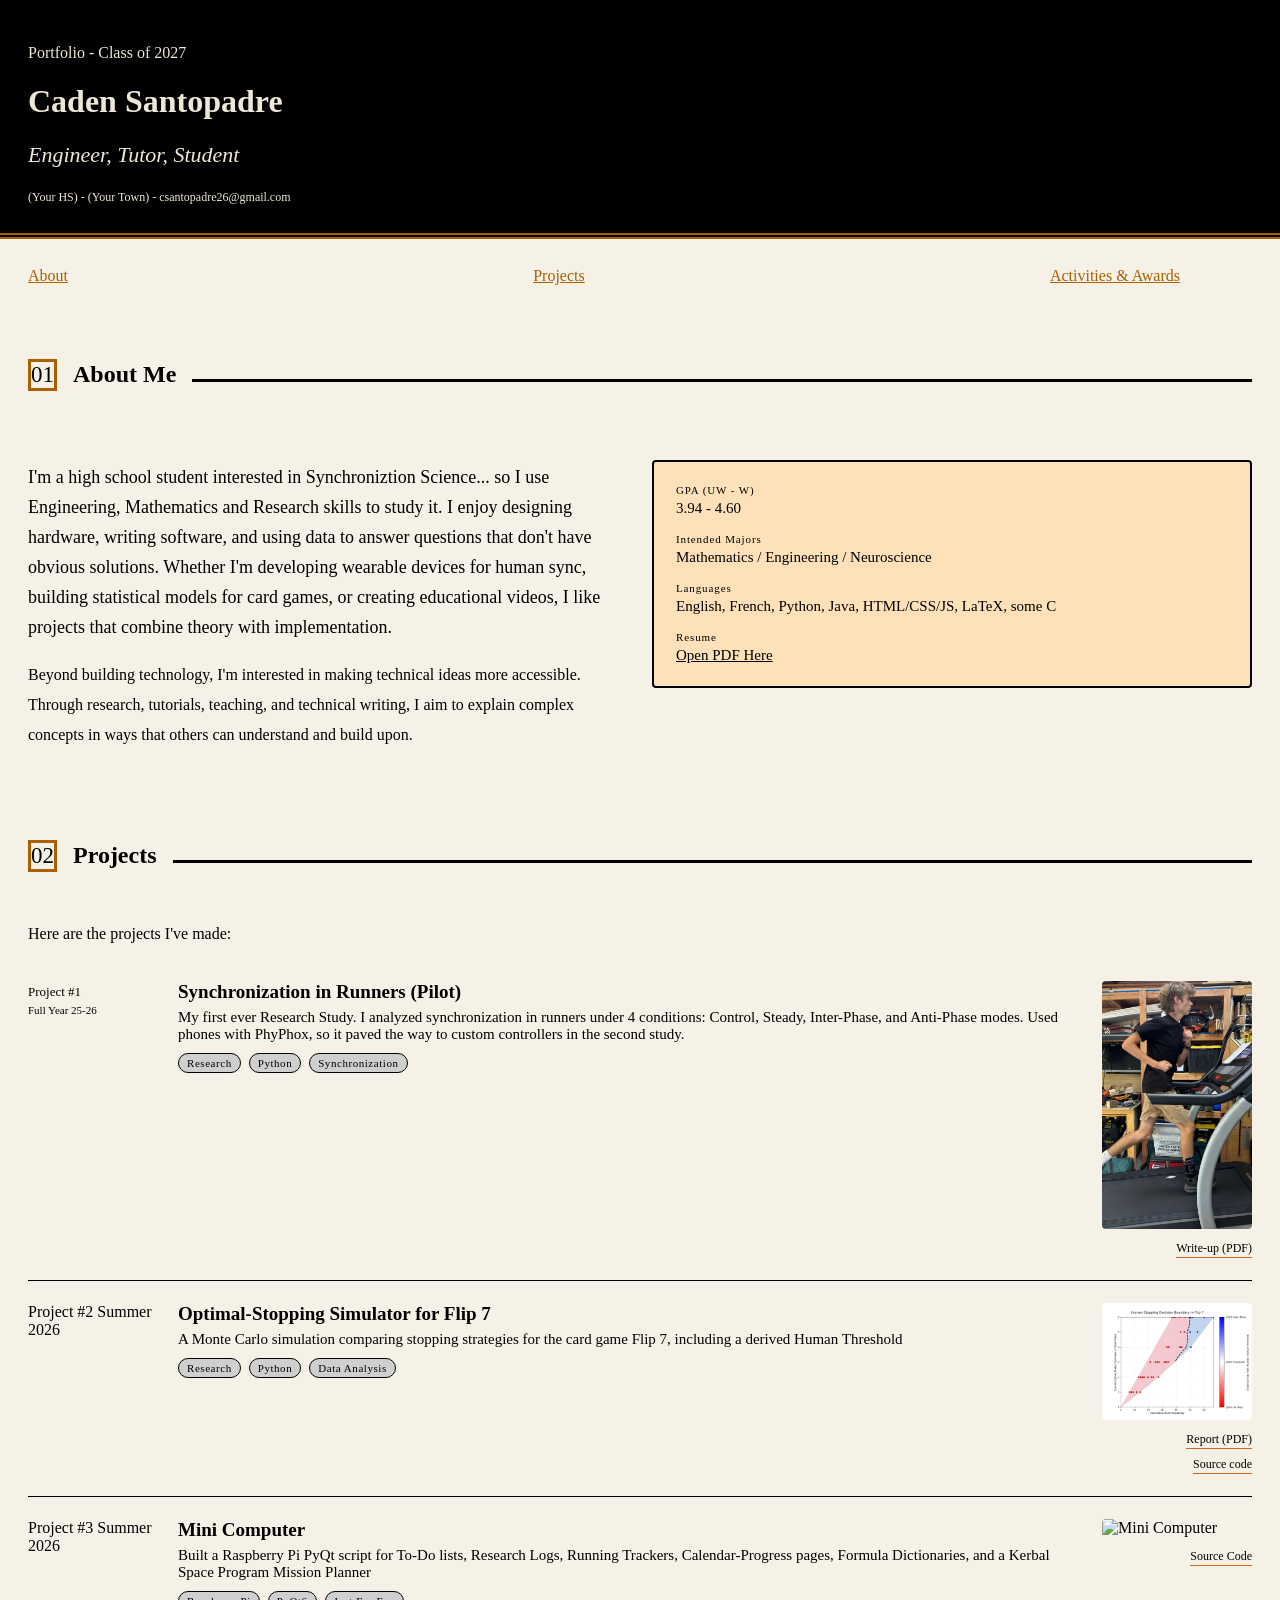
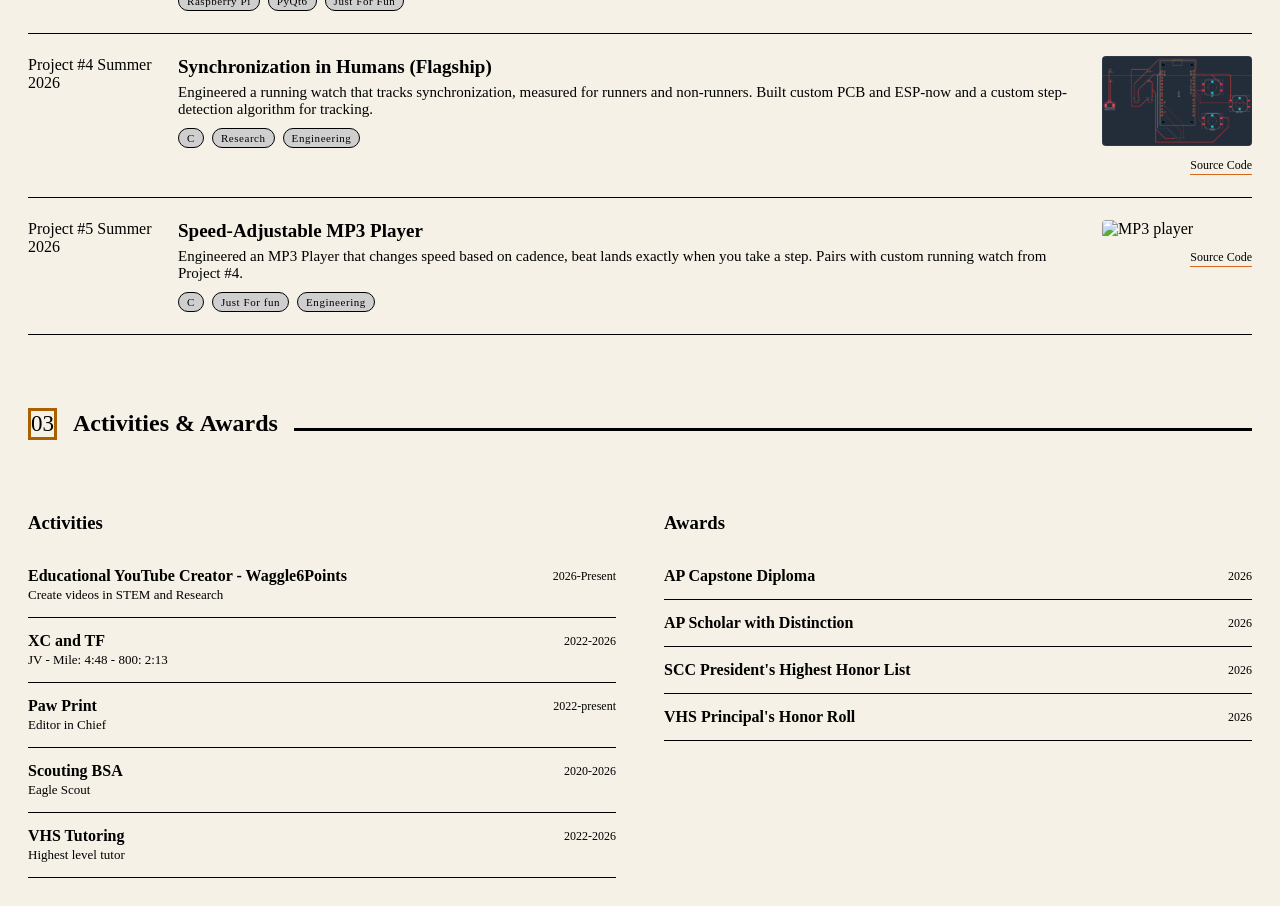
==== caden.html @ bea488ab "only missing vhs logo and 2 photos" ====
<!DOCTYPE html>
<html lang="en">
<head>
<meta charset="UTF-8">
<title>Student Portfolio</title>
<link rel="stylesheet" href="styles.css"> 
</head>

<header class="topbox">
    <div class="wrap">
        <p>Portfolio - Class of 2027</p>
        <h1>Caden Santopadre</h1>
        <p class="role">Engineer, Tutor, Student</p>
        <div class="contact">
            <span>(Your HS) - </span>
            <span>(Your Town) - </span>
            <span>csantopadre26@gmail.com</span>
        </div>
    </div>
</header>

<nav class="navigation">
    <div class="wrap">
        <a href="#about">About</a>
        <a href="#projects">Projects</a>
        <a href="#activities">Activities & Awards</a>
    </div>
</nav>

<section id="about">
    <div class="wrap">
        <div class="header">
            <span class="num">01</span>
            <h2>About Me</h2>
            <span class="line"></span>

        </div>
        <div class="about-lr">
            <div class="about-para">
                <p>I'm a high school student interested in Synchroniztion Science... so I use Engineering, Mathematics
          and Research skills to study it. I enjoy designing hardware, writing software, and using data to answer
          questions that don't have obvious solutions. Whether I'm developing wearable devices for human sync,
          building statistical models for card games, or creating educational videos, I like projects that combine
          theory with implementation.</p>
                <p>Beyond building technology, I'm interested in making technical ideas more accessible. Through research,
          tutorials, teaching, and technical writing, I aim to explain complex concepts in ways that others can
          understand and build upon.</p>
            </div>
            <dl class="about-box">
                <dt>GPA (UW - W)</dt>
                <dd>3.94 - 4.60</dd>
                
                <dt>Intended Majors</dt>
                <dd>Mathematics / Engineering / Neuroscience</dd>

                <dt>Languages</dt>
                <dd>English, French, Python, Java, HTML/CSS/JS, LaTeX, some C</dd>

                <dt>Resume</dt>
                <dd><a href="No link yet">Open PDF Here</a></dd>
            </dl>
        </div>
    </div>
</section>

<section id="projects">
  <div class="wrap">
    <div class="header">
      <span class="num">02</span>
      <h2>Projects</h2>
      <span class="line"></span>
    </div>
    <p class="section-intro">Here are the projects I've made:</p>

    <div class="ledger">

      <div class="entry">
        <div class="proj-num">Project #1
          <span class="term"> Full Year 25-26</span>
        </div>
        <div>
          <h3>Synchronization in Runners (Pilot)</h3>
          <p>My first ever Research Study. I analyzed synchronization in runners under 4 conditions:
            Control, Steady, Inter-Phase, and Anti-Phase modes. Used phones with PhyPhox, so it paved
            the way to custom controllers in the second study.
          </p>
          <div class="tags"><span>Research</span><span>Python</span><span>Synchronization</span></div>
        </div>
        <div class="right-content">
            <img src="runner.jpg" alt="Runner on treadmill" class="proj-photo">
        
            <div class="links">
            <a href="https://drive.google.com/file/d/1KT8z1zHqrezj6ENEayr7zQnGNoOQJqRx/view?usp=sharing">Write-up (PDF)</a>
            </div>
        </div>
      </div>

      <div class="entry">
        <div class="code">Project #2
          <span class="term">Summer 2026</span></div>
        <div>
          <h3>Optimal-Stopping Simulator for Flip 7</h3>
          <p>A Monte Carlo simulation comparing stopping strategies for the card game Flip 7,
          including a derived Human Threshold</p>
          <div class="tags"><span>Research</span><span>Python</span><span>Data Analysis</span></div>
        </div>
        <div class="right-content">
            <img src="flip7.png" alt="boundary decision curve" class="proj-photo">

            <div class="links">
            <a href="https://drive.google.com/file/d/1eeNgkhr_ImRXKBdpJLAiNlGz1Bfg_gyO/view?usp=sharing">Report (PDF)</a>
            <a href="https://github.com/CadenSantopadre/Flip7">Source code</a>
            </div>
        </div>
        </div>

      <div class="entry">
        <div class="code">Project #3
          <span class="term">Summer 2026</span></div>
        <div>
          <h3>Mini Computer</h3>
          <p>Built a Raspberry Pi PyQt script for To-Do lists, Research Logs, Running Trackers,
            Calendar-Progress pages, Formula Dictionaries, and a Kerbal Space Program Mission Planner
          </p>
          <div class="tags"><span>Raspberry Pi</span><span>PyQt6</span><span>Just For Fun</span></div>
        </div>
        <div class="right-content">
            <img src="no image yet" alt="Mini Computer" class="proj-photo">
            
            <div class="links">
                <a href="https://github.com/CadenSantopadre/MiniComputer">Source Code</a>
            </div>
        </div>
      </div>

      <div class="entry">
        <div class="code">Project #4
          <span class="term">Summer 2026</span></div>
        <div>
          <h3>Synchronization in Humans (Flagship)</h3>
          <p>Engineered a running watch that tracks synchronization, measured for runners and non-runners.
            Built custom PCB and ESP-now and a custom step-detection algorithm for tracking.
          </p>
          <div class="tags"><span>C</span><span>Research</span><span>Engineering</span></div>
        </div>
        <div class="right-content">
            <img src="pcb.png" alt="PCB for running watch" class="proj-photo">
            
            <div class="links">
                <a href="https://github.com/CadenSantopadre/SyncProject">Source Code</a>
            </div>
        </div>
      </div>

      <div class="entry">
        <div class="code">Project #5
          <span class="term">Summer 2026</span></div>
        <div>
          <h3>Speed-Adjustable MP3 Player</h3>
          <p>Engineered an MP3 Player that changes speed based on cadence, beat lands exactly when you take a step.
            Pairs with custom running watch from Project #4.
          </p>
          <div class="tags"><span>C</span><span>Just For fun</span><span>Engineering</span></div>
        </div>
        <div class="right-content">
            <img src="no image yet" alt="MP3 player" class="proj-photo">
            
            <div class="links">
                <a href="no link yet">Source Code</a>
            </div>
        </div>
      </div>
   </div>
  </div>
</section>

<section id="activities">
    <div class="wrap">
    <div class="header">
        <span class="num">03</span>
        <h2>Activities & Awards</h2>
        <span class="line"></span>
    </div>
    <div class="two-col">
        <div>
        <h3>Activities</h3>
        <ul>
            <li><span><span class="name">Educational YouTube Creator - Waggle6Points</span><span class="sub">Create videos in STEM and Research</span></span><span class="when">2026-Present</span></li>
            <li><span><span class="name">XC and TF</span><span class="sub">JV - Mile: 4:48 - 800: 2:13</span></span><span class="when">2022-2026</span></li>
            <li><span><span class="name">Paw Print</span><span class="sub">Editor in Chief</span></span><span class="when">2022-present</span></li>
            <li><span><span class="name">Scouting BSA</span><span class="sub">Eagle Scout</span></span><span class="when">2020-2026</span></li>
            <li><span><span class="name">VHS Tutoring</span><span class="sub">Highest level tutor</span></span><span class="when">2022-2026</span></li>
        </ul>
        </div>
        <div>
        <h3>Awards</h3>
        <ul>
            <li><span><span class="name">AP Capstone Diploma</span></span><span class="when">2026</span></li>
            <li><span><span class="name">AP Scholar with Distinction</span></span><span class="when">2026</span></li>
            <li><span><span class="name">SCC President's Highest Honor List</span></span><span class="when">2026</span></li>
            <li><span><span class="name">VHS Principal's Honor Roll</span></span><span class="when">2026</span></li>
        </ul>
        </div>
    </div>
    </div>
</section>
</body>
</html>
---- styles.css ----
body {
    background: #F5F1E6;
    font-family: Verdana;
    margin: 0;
}

a { 
    color: inherit; 
}

.wrap {
    padding: 28px;
}

header.topbox {
    background: #000000;
    color: #EDE7D6;
    border-bottom: 6px double #aa6000;
}

.topbox .role {
    font-style: italic;
    font-weight: 400;
    font-size: 22px;
}

.topbox .contact {
    font-size: 12px;
}

nav.navigation .wrap {
    display: flex;
    justify-content: space-between;
    width: 90%;
}

nav.navigation a {
    color:#aa6000
}

nav.navigation a:hover {
    color:chocolate;
    font-weight: bold;
}

.header {
    display: flex;
    align-items: baseline;
    gap: 16px;
    margin-bottom: 36px;
}

.header .num {
    font-size: 23px;
    border: 3px solid #aa6000
}

.header h2 {
    font-size: 24px;
}

.header .line {
    flex: 1;
    height: 3px;
    background: #000000
}

.about-lr {
    display: grid;
    gap: 48px;
    grid-template-columns: 1fr 600px;
    align-items: start;
}

.about-para {
    line-height: 30px;
}

.about-para p:first-child{
    font-size: 18px;
}

.about-box {
    background: #ffe1b9;
    border: 2px solid;
    border-radius: 4px;
    padding: 22px;
}

.about-box dt{
    font-size: 11px;
    letter-spacing: 0.08em;
    margin-top: 16px;
  }
.about-box dt:first-child{ 
    margin-top: 0; 
}

.about-box dd{
    margin: 4px 0 0;
    font-size: 15px;
}

.entry { 
  display: grid; 
  grid-template-columns: 130px 1fr 150px; 
  gap: 20px; 
  align-items: start; 
  padding: 22px 0; 
  border-bottom: 1px solid #000000; 
} 
.entry .proj-num { 
  font-size: 13px; 
  padding-top: 3px; 
} 
.entry .proj-num .term { 
  display:block; 
  font-size: 11px; 
  margin-top: 4px; 
} 
.entry h3 { 
  font-weight: 600; 
  font-size: 19px; 
  margin: 0 0 6px; 
} 
.entry p { 
  margin: 0; 
  font-size: 15px; 
} 
.entry .tags { 
  margin-top: 10px; 
  display:flex; 
  gap: 8px; 
  flex-wrap: wrap; 
} 
.entry .tags span { 
  font-size: 11px; 
  letter-spacing: 0.05em; 
  background: #cfcfcf; 
  border: 1px solid #000000; 
  padding: 3px 8px; 
  border-radius: 20px; 
} 
.entry .right-content {
  display: flex;
  flex-direction: column;
  gap: 12px;
  align-items: flex-end;
}
.entry .proj-photo {
  width: 100%;
  height: auto;
  border-radius: 4px;
  object-fit: cover;
}
.entry .links { 
  display:flex; 
  flex-direction: column; 
  gap: 8px; 
  align-items: flex-end; 
  min-width: 120px; 
} 
.entry .links a { 
  font-size: 12px; 
  text-decoration: none; 
  border-bottom: 1px solid chocolate; 
  padding-bottom: 1px; 
} 
.entry .links a:hover { 
  color: chocolate; 
}

.two-col{
    display:grid;
    grid-template-columns: 1fr 1fr;
    gap: 48px;
}

ul {
    list-style: none; margin:0; padding:0;
}

li{
    padding: 14px 0;
    border-bottom: 1px solid #000000;
    display:flex;
    justify-content: space-between;
    gap: 12px;
}
  
.name{
    font-weight: 600;
}

.when{
    font-size: 12px;
    white-space: nowrap;
    padding-top: 2px;
}

.sub{
    display:block;
    font-size: 13px;
    margin-top: 2px;
}
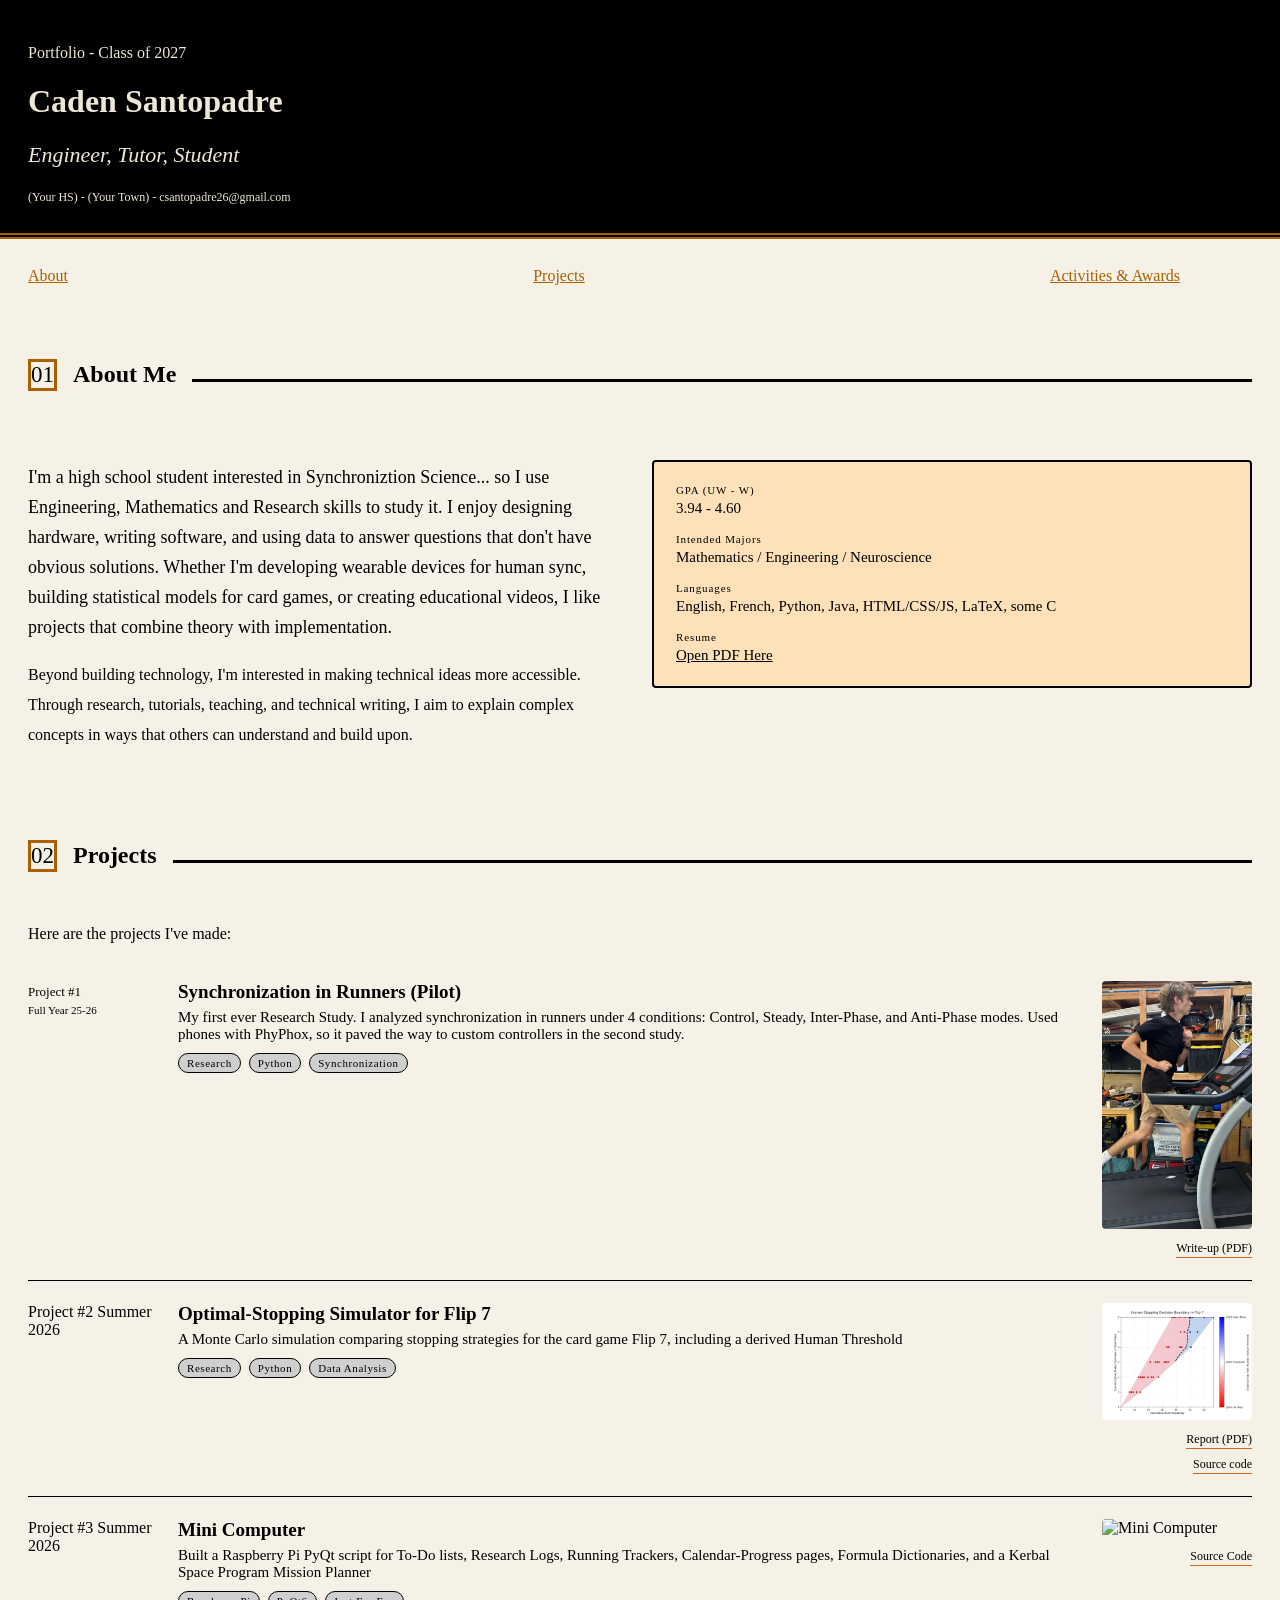
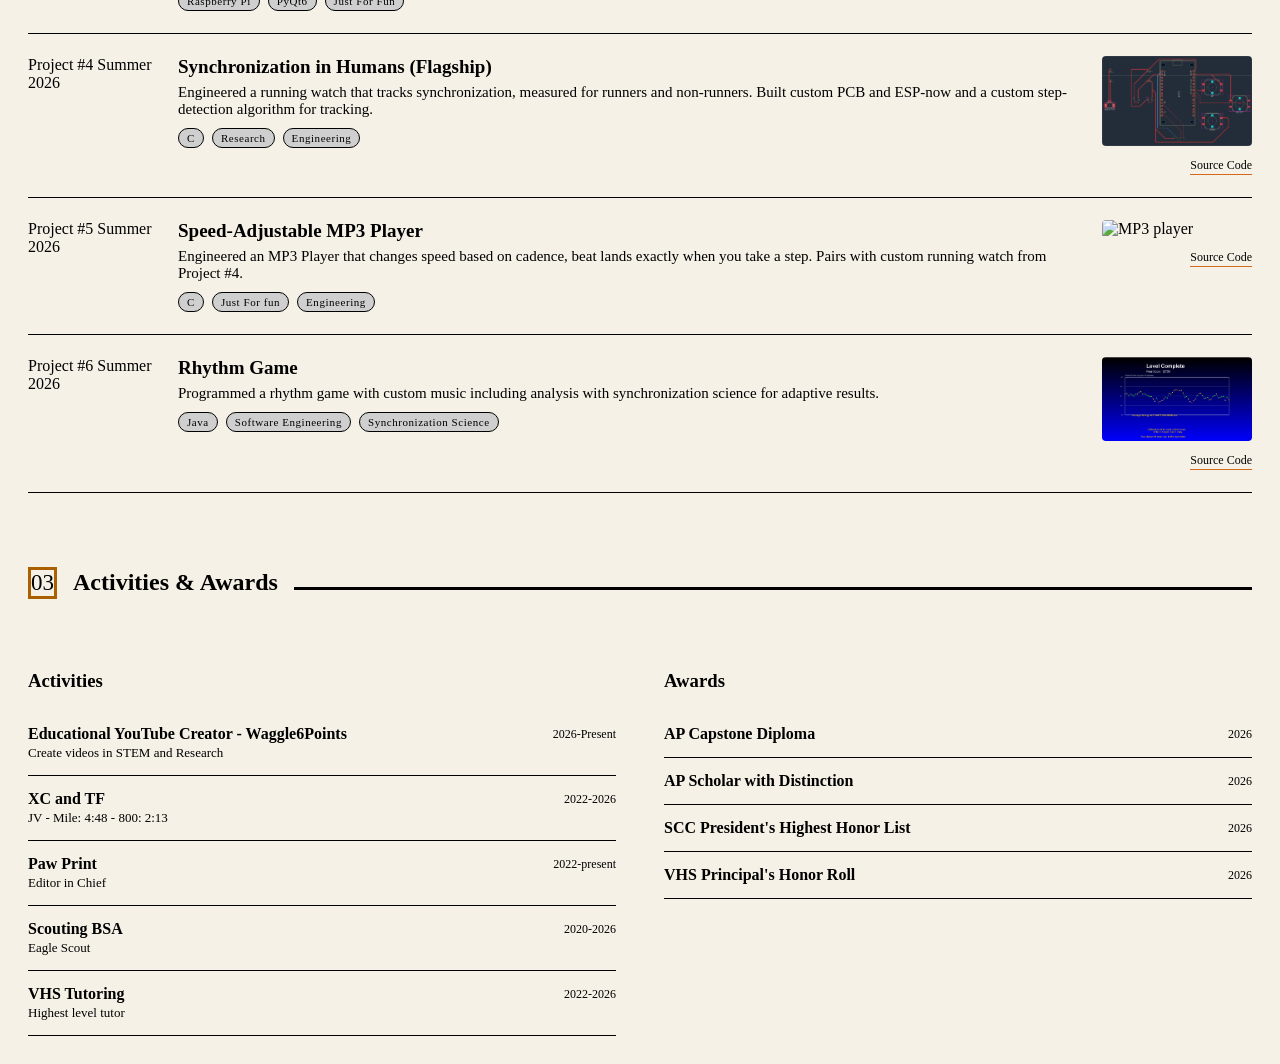
==== commit 25dd39ca: "Added rhythm game as project" ====
--- a/caden.html
+++ b/caden.html
@@ -170,6 +170,24 @@
             </div>
         </div>
       </div>
+
+      <div class="entry">
+        <div class="code">Project #6
+          <span class="term">Summer 2026</span></div>
+        <div>
+          <h3>Rhythm Game</h3>
+          <p>Programmed a rhythm game with custom music including analysis with synchronization science for adaptive results.
+          </p>
+          <div class="tags"><span>Java</span><span>Software Engineering</span><span>Synchronization Science</span></div>
+        </div>
+        <div class="right-content">
+            <img src="rhythm.png" alt="Rhythm Game" class="proj-photo">
+            
+            <div class="links">
+                <a href="no link yet">Source Code</a>
+            </div>
+        </div>
+      </div>
    </div>
   </div>
 </section>
